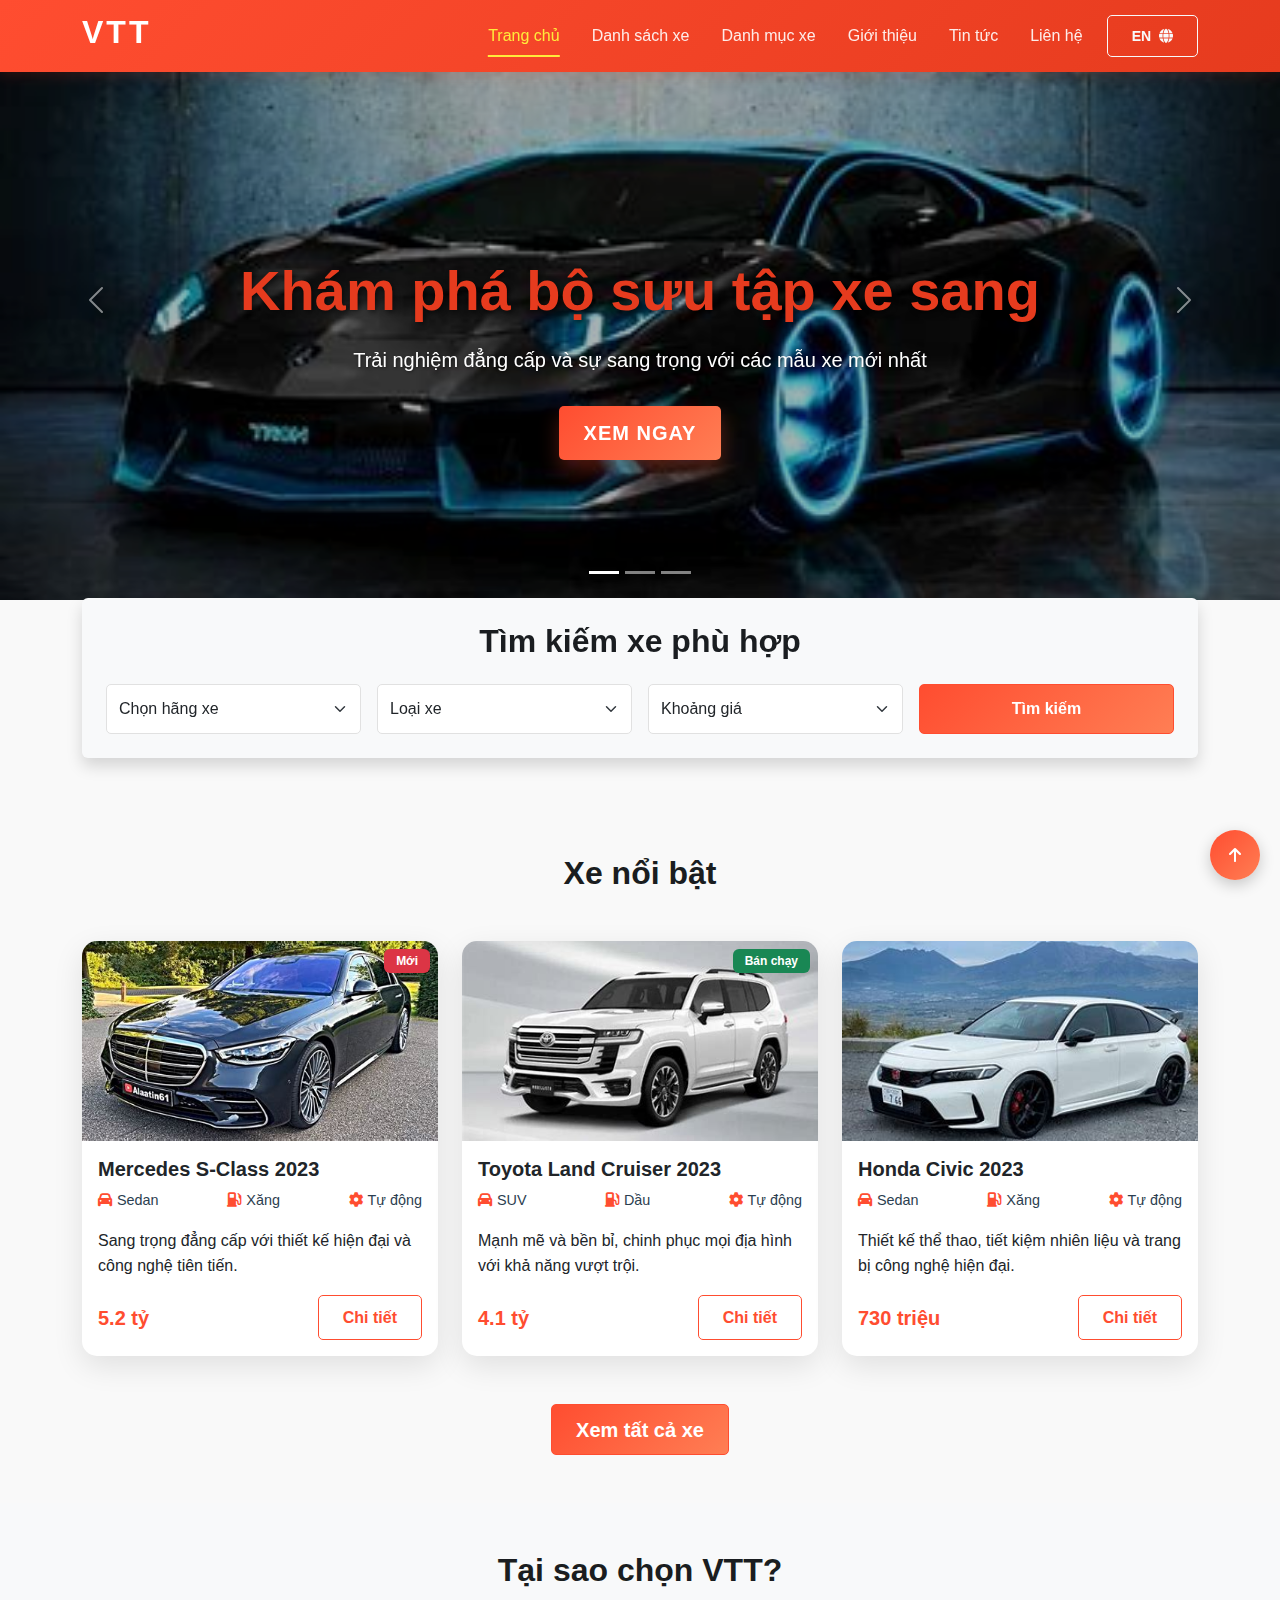
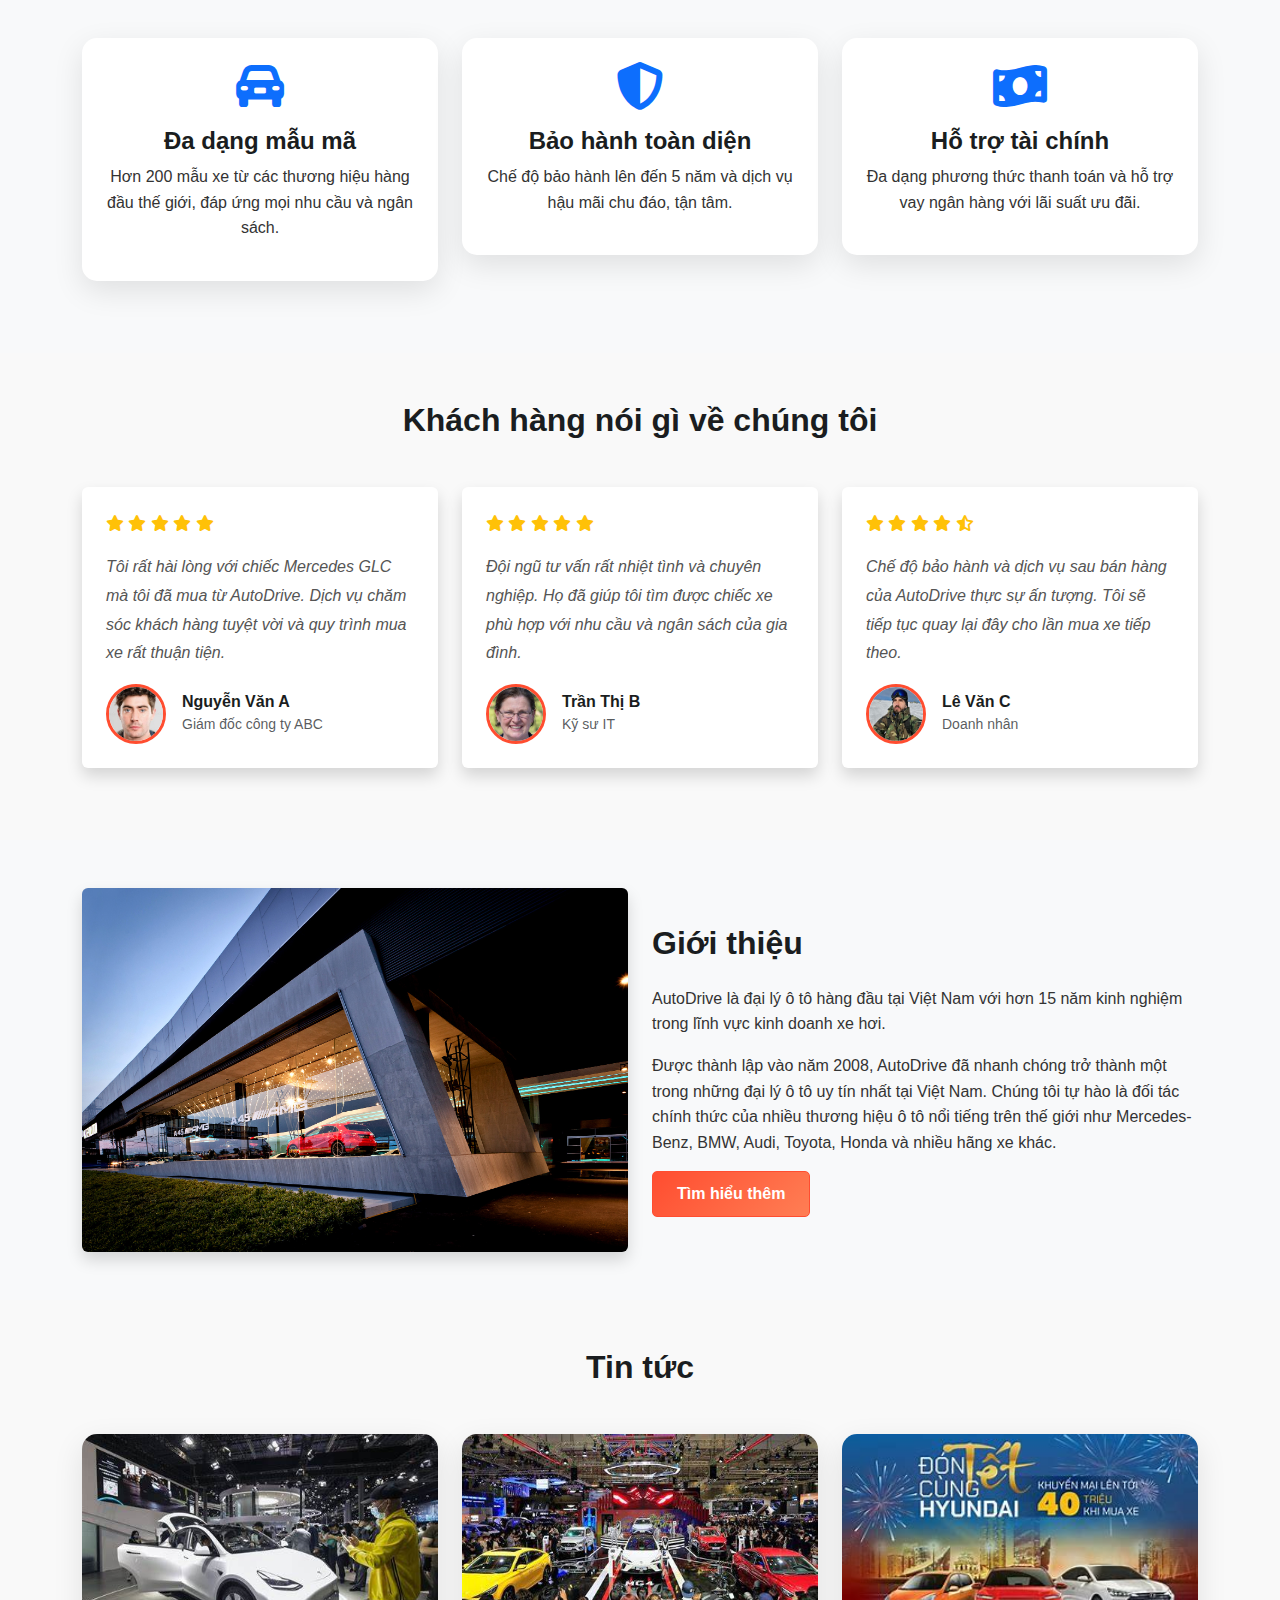
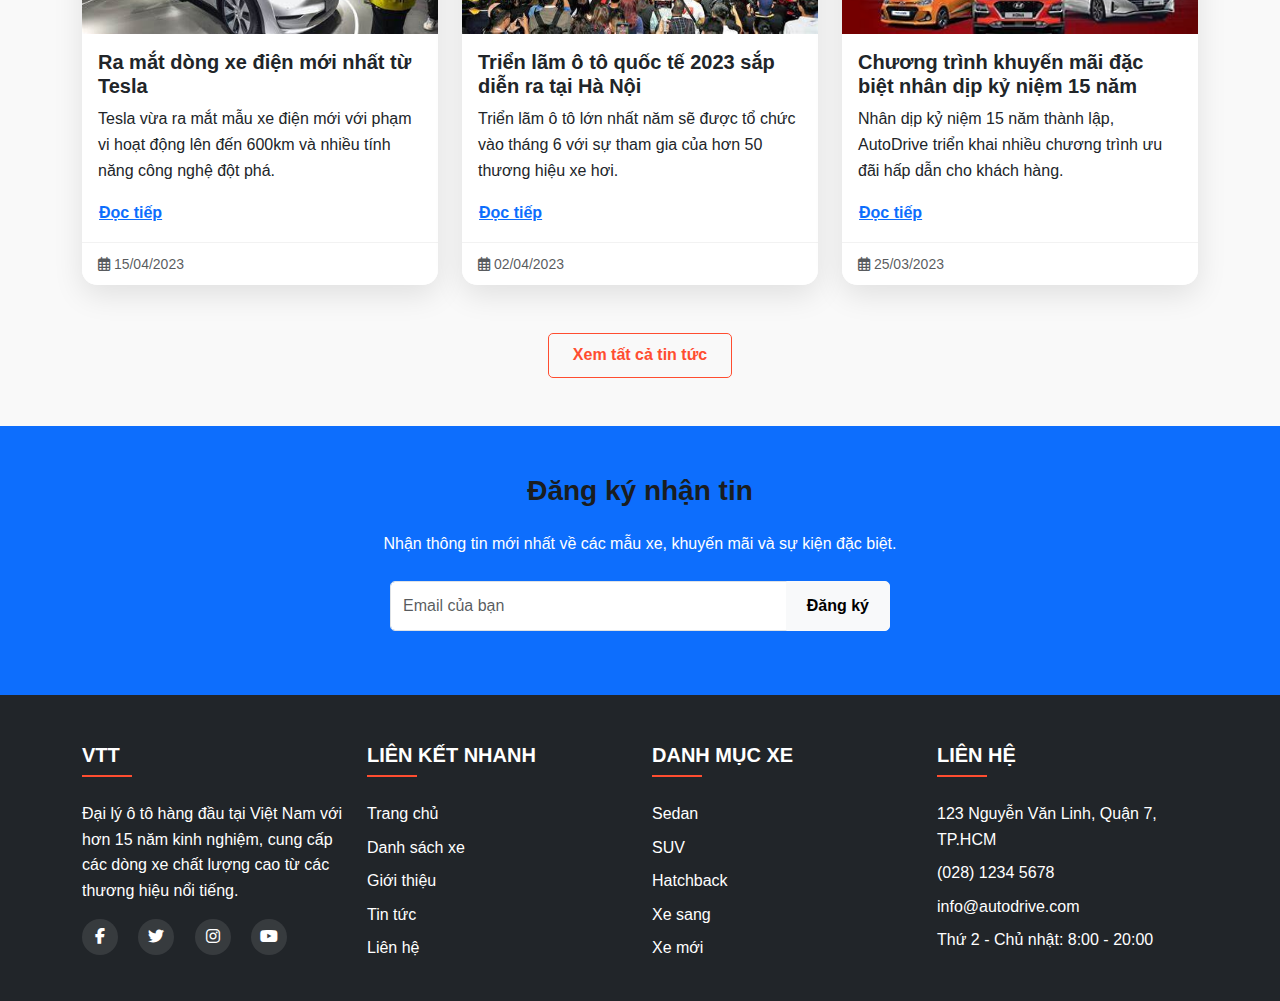
==== index.html @ f497517d "first commit" ====
<!DOCTYPE html>
<html lang="vi">
  <head>
    <meta charset="UTF-8" />
    <meta name="viewport" content="width=device-width, initial-scale=1.0" />
    <meta
      name="description"
      content="Chuyên cung cấp các loại xe ô tô chất lượng cao với giá cả hợp lý"
    />
    <title>VTT - Đại lý ô tô uy tín hàng đầu</title>
    <link
      href="https://cdn.jsdelivr.net/npm/bootstrap@5.3.0/dist/css/bootstrap.min.css"
      rel="stylesheet"
    />
    <link
      rel="stylesheet"
      href="https://cdnjs.cloudflare.com/ajax/libs/font-awesome/6.4.0/css/all.min.css"
    />
    <link rel="stylesheet" href="./css/styles.css" />
  </head>
  <body>
    <!-- Header & Navbar -->
    <header>
      <nav class="navbar navbar-expand-lg navbar-dark navbar-custom fixed-top">
        <div class="container">
          <a class="navbar-brand" href="index.html">
            <h1 class="logo-web">VTT</h1>
          </a>
          <button
            class="navbar-toggler"
            type="button"
            data-bs-toggle="collapse"
            data-bs-target="#navbarNav"
          >
            <span class="navbar-toggler-icon"></span>
          </button>
          <div class="collapse navbar-collapse" id="navbarNav">
            <ul class="navbar-nav ms-auto">
              <li class="nav-item">
                <a class="nav-link active" href="index.html" data-lang="home"
                  >Trang chủ</a
                >
              </li>
              <li class="nav-item">
                <a class="nav-link" href="cars.html" data-lang="cars"
                  >Danh sách xe</a
                >
              </li>
              <li class="nav-item dropdown">
                <a
                  class="nav-link"
                  href="#"
                  role="button"
                  data-bs-toggle="dropdown"
                  data-lang="categories"
                >
                  Danh mục xe
                </a>
                <ul class="dropdown-menu">
                  <li>
                    <a
                      class="dropdown-item"
                      href="cars.html?type=sedan"
                      data-lang="sedan"
                      >Sedan</a
                    >
                  </li>
                  <li>
                    <a
                      class="dropdown-item"
                      href="cars.html?type=suv"
                      data-lang="suv"
                      >SUV</a
                    >
                  </li>
                  <li>
                    <a
                      class="dropdown-item"
                      href="cars.html?type=hatchback"
                      data-lang="hatchback"
                      >Hatchback</a
                    >
                  </li>
                  <li>
                    <a
                      class="dropdown-item"
                      href="cars.html?type=luxury"
                      data-lang="luxury"
                      >Xe sang</a
                    >
                  </li>
                </ul>
              </li>
              <li class="nav-item">
                <a class="nav-link" href="about.html" data-lang="about"
                  >Giới thiệu</a
                >
              </li>
              <li class="nav-item">
                <a class="nav-link" href="news.html" data-lang="news"
                  >Tin tức</a
                >
              </li>
              <li class="nav-item">
                <a class="nav-link" href="contact.html" data-lang="contact"
                  >Liên hệ</a
                >
              </li>
              <li class="nav-item">
                <button
                  id="language-switcher"
                  class="btn btn-sm btn-outline-light ms-2"
                >
                  EN <i class="fas fa-globe ms-1"></i>
                </button>
              </li>
            </ul>
          </div>
        </div>
      </nav>
    </header>

    <!-- Hero Section with Carousel -->
    <section id="hero-carousel" class="carousel slide" data-bs-ride="carousel">
      <div class="carousel-indicators">
        <button
          type="button"
          data-bs-target="#hero-carousel"
          data-bs-slide-to="0"
          class="active"
        ></button>
        <button
          type="button"
          data-bs-target="#hero-carousel"
          data-bs-slide-to="1"
        ></button>
        <button
          type="button"
          data-bs-target="#hero-carousel"
          data-bs-slide-to="2"
        ></button>
      </div>
      <div class="carousel-inner">
        <div class="carousel-item active">
          <img
            src="./imgs/banners/banner.jpg"
            class="d-block w-100"
            alt="Luxury Car"
          />
          <div class="carousel-caption">
            <h1 data-lang="hero-slide1-title">Khám phá bộ sưu tập xe sang</h1>
            <p data-lang="hero-slide1-description">
              Trải nghiệm đẳng cấp và sự sang trọng với các mẫu xe mới nhất
            </p>
            <a
              href="cars.html"
              class="btn btn-primary btn-lg"
              data-lang="hero-slide1-button"
              >Xem ngay</a
            >
          </div>
        </div>
        <div class="carousel-item">
          <img
            src="./imgs/banners/car-banner2.jpg"
            class="d-block w-100"
            alt="SUV Collection"
          />
          <div class="carousel-caption">
            <h1 data-lang="hero-slide2-title">SUV đa dụng cho mọi địa hình</h1>
            <p data-lang="hero-slide2-description">
              Mạnh mẽ, bền bỉ và an toàn cho mọi chuyến đi
            </p>
            <a
              href="cars.html?type=suv"
              class="btn btn-primary btn-lg"
              data-lang="hero-slide2-button"
              >Khám phá</a
            >
          </div>
        </div>
        <div class="carousel-item">
          <img
            src="./imgs/banners/banner.jpg"
            class="d-block w-100"
            alt="Special Offer"
          />
          <div class="carousel-caption">
            <h1 data-lang="hero-slide3-title">Ưu đãi đặc biệt tháng này</h1>
            <p data-lang="hero-slide3-description">
              Giảm giá lên đến 10% và nhiều quà tặng hấp dẫn
            </p>
            <a
              href="promotion.html"
              class="btn btn-primary btn-lg"
              data-lang="hero-slide3-button"
              >Xem ưu đãi</a
            >
          </div>
        </div>
      </div>
      <button
        class="carousel-control-prev"
        type="button"
        data-bs-target="#hero-carousel"
        data-bs-slide="prev"
      >
        <span class="carousel-control-prev-icon"></span>
      </button>
      <button
        class="carousel-control-next"
        type="button"
        data-bs-target="#hero-carousel"
        data-bs-slide="next"
      >
        <span class="carousel-control-next-icon"></span>
      </button>
    </section>

    <!-- Search Section -->
    <section id="search-section" class="py-5">
      <div class="container">
        <div class="search-container bg-light p-4 rounded shadow">
          <h2 class="text-center mb-4" data-lang="search-title">
            Tìm kiếm xe phù hợp
          </h2>
          <form id="car-search-form">
            <div class="row g-3">
              <div class="col-md-3">
                <select class="form-select" id="brand">
                  <option value="" data-lang="search-brand">
                    Chọn hãng xe
                  </option>
                  <option value="toyota">Toyota</option>
                  <option value="honda">Honda</option>
                  <option value="ford">Ford</option>
                  <option value="mercedes">Mercedes</option>
                  <option value="bmw">BMW</option>
                  <option value="audi">Audi</option>
                </select>
              </div>
              <div class="col-md-3">
                <select class="form-select" id="car-type">
                  <option value="" data-lang="search-type">Loại xe</option>
                  <option value="sedan" data-lang="common-sedan">Sedan</option>
                  <option value="suv" data-lang="common-suv">SUV</option>
                  <option value="hatchback" data-lang="common-hatchback">
                    Hatchback
                  </option>
                  <option value="luxury" data-lang="common-luxury">
                    Xe sang
                  </option>
                </select>
              </div>
              <div class="col-md-3">
                <select class="form-select" id="price-range">
                  <option value="" data-lang="search-price">Khoảng giá</option>
                  <option value="500-1000">500 - 1000 triệu</option>
                  <option value="1000-2000">1 - 2 tỷ</option>
                  <option value="2000-5000">2 - 5 tỷ</option>
                  <option value="5000+">Trên 5 tỷ</option>
                </select>
              </div>
              <div class="col-md-3">
                <button
                  type="submit"
                  class="btn btn-primary w-100"
                  data-lang="search-button"
                >
                  Tìm kiếm
                </button>
              </div>
            </div>
          </form>
        </div>
      </div>
    </section>

    <!-- Featured Cars Section -->
    <section id="featured-cars" class="py-5">
      <div class="container">
        <h2 class="text-center mb-5" data-lang="featured-title">Xe nổi bật</h2>
        <div class="row">
          <!-- Car 1 -->
          <div class="col-md-4 mb-4">
            <div class="card car-card h-100">
              <div class="position-relative">
                <img
                  src="./imgs/car/MSC2023.jpg"
                  class="card-img-top"
                  alt="Mercedes S-Class"
                />
                <span
                  class="badge bg-danger position-absolute top-0 end-0 m-2"
                  data-lang="featured-new"
                  >Mới</span
                >
              </div>
              <div class="card-body">
                <h5 class="card-title" data-lang="featured-car1-title">
                  Mercedes S-Class 2023
                </h5>
                <div class="car-features mb-3">
                  <span
                    ><i class="fas fa-car"></i>
                    <span data-lang="common-sedan">Sedan</span></span
                  >
                  <span
                    ><i class="fas fa-gas-pump"></i>
                    <span data-lang="common-petrol">Xăng</span></span
                  >
                  <span
                    ><i class="fas fa-cog"></i>
                    <span data-lang="common-automatic">Tự động</span></span
                  >
                </div>
                <p class="card-text" data-lang="featured-car1-description">
                  Sang trọng đẳng cấp với thiết kế hiện đại và công nghệ tiên
                  tiến.
                </p>
                <div class="d-flex justify-content-between align-items-center">
                  <span class="price">5.2 tỷ</span>
                  <a
                    href="car-detail.html?id=1"
                    class="btn btn-outline-primary"
                    data-lang="featured-details"
                    >Chi tiết</a
                  >
                </div>
              </div>
            </div>
          </div>

          <!-- Car 2 -->
          <div class="col-md-4 mb-4">
            <div class="card car-card h-100">
              <div class="position-relative">
                <img
                  src="./imgs/car/TLC2023.jpg"
                  class="card-img-top"
                  alt="Toyota Land Cruiser"
                />
                <span
                  class="badge bg-success position-absolute top-0 end-0 m-2"
                  data-lang="featured-bestseller"
                  >Bán chạy</span
                >
              </div>
              <div class="card-body">
                <h5 class="card-title" data-lang="featured-car2-title">
                  Toyota Land Cruiser 2023
                </h5>
                <div class="car-features mb-3">
                  <span
                    ><i class="fas fa-car"></i>
                    <span data-lang="common-suv">SUV</span></span
                  >
                  <span
                    ><i class="fas fa-gas-pump"></i>
                    <span data-lang="common-diesel">Dầu</span></span
                  >
                  <span
                    ><i class="fas fa-cog"></i>
                    <span data-lang="common-automatic">Tự động</span></span
                  >
                </div>
                <p class="card-text" data-lang="featured-car2-description">
                  Mạnh mẽ và bền bỉ, chinh phục mọi địa hình với khả năng vượt
                  trội.
                </p>
                <div class="d-flex justify-content-between align-items-center">
                  <span class="price">4.1 tỷ</span>
                  <a
                    href="car-detail.html?id=2"
                    class="btn btn-outline-primary"
                    data-lang="featured-details"
                    >Chi tiết</a
                  >
                </div>
              </div>
            </div>
          </div>

          <!-- Car 3 -->
          <div class="col-md-4 mb-4">
            <div class="card car-card h-100">
              <div class="position-relative">
                <img
                  src="./imgs/car/HC2023.jpg"
                  class="card-img-top"
                  alt="Honda Civic"
                />
              </div>
              <div class="card-body">
                <h5 class="card-title" data-lang="featured-car3-title">
                  Honda Civic 2023
                </h5>
                <div class="car-features mb-3">
                  <span
                    ><i class="fas fa-car"></i>
                    <span data-lang="common-sedan">Sedan</span></span
                  >
                  <span
                    ><i class="fas fa-gas-pump"></i>
                    <span data-lang="common-petrol">Xăng</span></span
                  >
                  <span
                    ><i class="fas fa-cog"></i>
                    <span data-lang="common-automatic">Tự động</span></span
                  >
                </div>
                <p class="card-text" data-lang="featured-car3-description">
                  Thiết kế thể thao, tiết kiệm nhiên liệu và trang bị công nghệ
                  hiện đại.
                </p>
                <div class="d-flex justify-content-between align-items-center">
                  <span class="price">730 triệu</span>
                  <a
                    href="car-detail.html?id=3"
                    class="btn btn-outline-primary"
                    data-lang="featured-details"
                    >Chi tiết</a
                  >
                </div>
              </div>
            </div>
          </div>
        </div>

        <div class="text-center mt-4">
          <a
            href="cars.html"
            class="btn btn-primary btn-lg"
            data-lang="featured-viewAll"
            >Xem tất cả xe</a
          >
        </div>
      </div>
    </section>

    <!-- Why Choose Us Section -->
    <section id="why-choose-us" class="py-5 bg-light">
      <div class="container">
        <h2 class="text-center mb-5" data-lang="whyChoose-title">
          Tại sao chọn VTT?
        </h2>
        <div class="row">
          <div class="col-md-4 mb-4">
            <div class="feature-box text-center p-4">
              <div class="feature-icon mb-3">
                <i class="fas fa-car-alt fa-3x text-primary"></i>
              </div>
              <h4 data-lang="whyChoose-reason1-title">Đa dạng mẫu mã</h4>
              <p data-lang="whyChoose-reason1-description">
                Hơn 200 mẫu xe từ các thương hiệu hàng đầu thế giới, đáp ứng mọi
                nhu cầu và ngân sách.
              </p>
            </div>
          </div>
          <div class="col-md-4 mb-4">
            <div class="feature-box text-center p-4">
              <div class="feature-icon mb-3">
                <i class="fas fa-shield-alt fa-3x text-primary"></i>
              </div>
              <h4 data-lang="whyChoose-reason2-title">Bảo hành toàn diện</h4>
              <p data-lang="whyChoose-reason2-description">
                Chế độ bảo hành lên đến 5 năm và dịch vụ hậu mãi chu đáo, tận
                tâm.
              </p>
            </div>
          </div>
          <div class="col-md-4 mb-4">
            <div class="feature-box text-center p-4">
              <div class="feature-icon mb-3">
                <i class="fas fa-money-bill-wave fa-3x text-primary"></i>
              </div>
              <h4 data-lang="whyChoose-reason3-title">Hỗ trợ tài chính</h4>
              <p data-lang="whyChoose-reason3-description">
                Đa dạng phương thức thanh toán và hỗ trợ vay ngân hàng với lãi
                suất ưu đãi.
              </p>
            </div>
          </div>
        </div>
      </div>
    </section>

    <!-- Testimonials Section -->
    <section id="testimonials" class="py-5">
      <div class="container">
        <h2 class="text-center mb-5" data-lang="testimonials-title">
          Khách hàng nói gì về chúng tôi
        </h2>
        <div class="row">
          <div class="col-md-4 mb-4">
            <div class="testimonial-card p-4 bg-white shadow rounded h-100">
              <div class="testimonial-rating mb-3">
                <i class="fas fa-star text-warning"></i>
                <i class="fas fa-star text-warning"></i>
                <i class="fas fa-star text-warning"></i>
                <i class="fas fa-star text-warning"></i>
                <i class="fas fa-star text-warning"></i>
              </div>
              <p class="testimonial-text" data-lang="testimonial1-text">
                "Tôi rất hài lòng với chiếc Mercedes GLC mà tôi đã mua từ
                AutoDrive. Dịch vụ chăm sóc khách hàng tuyệt vời và quy trình
                mua xe rất thuận tiện."
              </p>
              <div class="testimonial-author d-flex align-items-center mt-3">
                <img
                  src="./imgs/kh1.jpg"
                  alt="Nguyễn Văn A"
                  class="rounded-circle me-3"
                  width="50"
                  height="50"
                />
                <div>
                  <h6 class="mb-0" data-lang="testimonial1-author">
                    Nguyễn Văn A
                  </h6>
                  <small class="text-muted" data-lang="testimonial1-position"
                    >Giám đốc công ty ABC</small
                  >
                </div>
              </div>
            </div>
          </div>
          <div class="col-md-4 mb-4">
            <div class="testimonial-card p-4 bg-white shadow rounded h-100">
              <div class="testimonial-rating mb-3">
                <i class="fas fa-star text-warning"></i>
                <i class="fas fa-star text-warning"></i>
                <i class="fas fa-star text-warning"></i>
                <i class="fas fa-star text-warning"></i>
                <i class="fas fa-star text-warning"></i>
              </div>
              <p class="testimonial-text" data-lang="testimonial2-text">
                "Đội ngũ tư vấn rất nhiệt tình và chuyên nghiệp. Họ đã giúp tôi
                tìm được chiếc xe phù hợp với nhu cầu và ngân sách của gia
                đình."
              </p>
              <div class="testimonial-author d-flex align-items-center mt-3">
                <img
                  src="./imgs/kh2.jpg"
                  alt="Trần Thị B"
                  class="rounded-circle me-3"
                  width="50"
                  height="50"
                />
                <div>
                  <h6 class="mb-0" data-lang="testimonial2-author">
                    Trần Thị B
                  </h6>
                  <small class="text-muted" data-lang="testimonial2-position"
                    >Kỹ sư IT</small
                  >
                </div>
              </div>
            </div>
          </div>
          <div class="col-md-4 mb-4">
            <div class="testimonial-card p-4 bg-white shadow rounded h-100">
              <div class="testimonial-rating mb-3">
                <i class="fas fa-star text-warning"></i>
                <i class="fas fa-star text-warning"></i>
                <i class="fas fa-star text-warning"></i>
                <i class="fas fa-star text-warning"></i>
                <i class="fas fa-star-half-alt text-warning"></i>
              </div>
              <p class="testimonial-text" data-lang="testimonial3-text">
                "Chế độ bảo hành và dịch vụ sau bán hàng của AutoDrive thực sự
                ấn tượng. Tôi sẽ tiếp tục quay lại đây cho lần mua xe tiếp
                theo."
              </p>
              <div class="testimonial-author d-flex align-items-center mt-3">
                <img
                  src="./imgs/kh3.jpg"
                  alt="Lê Văn C"
                  class="rounded-circle me-3"
                  width="50"
                  height="50"
                />
                <div>
                  <h6 class="mb-0" data-lang="testimonial3-author">Lê Văn C</h6>
                  <small class="text-muted" data-lang="testimonial3-position"
                    >Doanh nhân</small
                  >
                </div>
              </div>
            </div>
          </div>
        </div>
      </div>
    </section>

    <!-- About Us Brief Section -->
    <section id="about-brief" class="py-5 bg-light">
      <div class="container">
        <div class="row align-items-center">
          <div class="col-lg-6 mb-4 mb-lg-0">
            <img
              src="./imgs/car-showroom.jpg"
              alt="AutoDrive Showroom"
              class="img-fluid rounded shadow"
            />
          </div>
          <div class="col-lg-6">
            <h2 class="mb-4" data-lang="about-title">Về AutoDrive</h2>
            <p data-lang="about-description1">
              AutoDrive là đại lý ô tô hàng đầu tại Việt Nam với hơn 15 năm kinh
              nghiệm trong lĩnh vực kinh doanh xe hơi. Chúng tôi tự hào là đối
              tác chính thức của nhiều thương hiệu ô tô nổi tiếng trên thế giới.
            </p>
            <p data-lang="about-description2">
              Với đội ngũ nhân viên chuyên nghiệp và tận tâm, chúng tôi cam kết
              mang đến cho khách hàng những sản phẩm chất lượng cao cùng dịch vụ
              hoàn hảo.
            </p>
            <a
              href="about.html"
              class="btn btn-primary"
              data-lang="about-button"
              >Tìm hiểu thêm</a
            >
          </div>
        </div>
      </div>
    </section>

    <!-- Latest News Section -->
    <section id="latest-news" class="py-5">
      <div class="container">
        <h2 class="text-center mb-5" data-lang="news-title">
          Tin tức & Sự kiện
        </h2>
        <div class="row">
          <div class="col-md-4 mb-4">
            <div class="card news-card h-100">
              <img
                src="./imgs/su_kien/sk1.jpg"
                class="card-img-top"
                alt="Tin tức xe hơi"
              />
              <div class="card-body">
                <h5 class="card-title" data-lang="news1-title">
                  Ra mắt dòng xe điện mới nhất từ Tesla
                </h5>
                <p class="card-text" data-lang="news1-description">
                  Tesla vừa ra mắt mẫu xe điện mới với phạm vi hoạt động lên đến
                  600km và nhiều tính năng công nghệ đột phá.
                </p>
                <a
                  href="news-detail.html?id=1"
                  class="btn btn-link p-0"
                  data-lang="news-readMore"
                  >Đọc tiếp <i class="fas fa-arrow-right"></i
                ></a>
              </div>
              <div class="card-footer bg-white">
                <small class="text-muted"
                  ><i class="far fa-calendar-alt"></i> 15/04/2023</small
                >
              </div>
            </div>
          </div>
          <div class="col-md-4 mb-4">
            <div class="card news-card h-100">
              <img
                src="./imgs/su_kien/sk2.jpg"
                class="card-img-top"
                alt="Sự kiện triển lãm"
              />
              <div class="card-body">
                <h5 class="card-title" data-lang="news2-title">
                  Triển lãm ô tô quốc tế 2023 sắp diễn ra tại Hà Nội
                </h5>
                <p class="card-text" data-lang="news2-description">
                  Triển lãm ô tô lớn nhất năm sẽ được tổ chức vào tháng 6 với sự
                  tham gia của hơn 50 thương hiệu xe hơi.
                </p>
                <a
                  href="news-detail.html?id=2"
                  class="btn btn-link p-0"
                  data-lang="news-readMore"
                  >Đọc tiếp <i class="fas fa-arrow-right"></i
                ></a>
              </div>
              <div class="card-footer bg-white">
                <small class="text-muted"
                  ><i class="far fa-calendar-alt"></i> 02/04/2023</small
                >
              </div>
            </div>
          </div>
          <div class="col-md-4 mb-4">
            <div class="card news-card h-100">
              <img
                src="./imgs/su_kien/sk3.jpg"
                class="card-img-top"
                alt="Khuyến mãi"
              />
              <div class="card-body">
                <h5 class="card-title" data-lang="news3-title">
                  Chương trình khuyến mãi đặc biệt nhân dịp kỷ niệm 15 năm
                </h5>
                <p class="card-text" data-lang="news3-description">
                  Nhân dịp kỷ niệm 15 năm thành lập, AutoDrive triển khai nhiều
                  chương trình ưu đãi hấp dẫn cho khách hàng.
                </p>
                <a
                  href="news-detail.html?id=3"
                  class="btn btn-link p-0"
                  data-lang="news-readMore"
                  >Đọc tiếp <i class="fas fa-arrow-right"></i
                ></a>
              </div>
              <div class="card-footer bg-white">
                <small class="text-muted"
                  ><i class="far fa-calendar-alt"></i> 25/03/2023</small
                >
              </div>
            </div>
          </div>
        </div>
        <div class="text-center mt-4">
          <a
            href="news.html"
            class="btn btn-outline-primary"
            data-lang="news-viewAll"
            >Xem tất cả tin tức</a
          >
        </div>
      </div>
    </section>

    <!-- Newsletter Section -->
    <section id="newsletter" class="py-5 bg-primary text-white">
      <div class="container">
        <div class="row justify-content-center">
          <div class="col-lg-8 text-center">
            <h3 class="mb-4" data-lang="newsletter-title">Đăng ký nhận tin</h3>
            <p class="mb-4" data-lang="newsletter-description">
              Nhận thông tin mới nhất về các mẫu xe, khuyến mãi và sự kiện đặc
              biệt.
            </p>
            <form id="newsletter-form" class="d-flex justify-content-center">
              <div class="input-group mb-3 newsletter-input">
                <input
                  type="email"
                  class="form-control"
                  data-lang="newsletter-placeholder"
                  placeholder="Email của bạn"
                  required
                />
                <button
                  class="btn btn-light"
                  type="submit"
                  data-lang="newsletter-button"
                >
                  Đăng ký
                </button>
              </div>
            </form>
          </div>
        </div>
      </div>
    </section>

    <!-- Footer -->
    <footer class="bg-dark text-white pt-5 pb-4">
      <div class="container">
        <div class="row">
          <div class="col-lg-3 col-md-6 mb-4 mb-md-0">
            <h5 class="text-uppercase mb-4">VTT</h5>
            <p data-lang="footer-description">
              Đại lý ô tô hàng đầu tại Việt Nam với hơn 15 năm kinh nghiệm, cung
              cấp các dòng xe chất lượng cao từ các thương hiệu nổi tiếng.
            </p>
            <div class="social-links mt-3">
              <a href="#" class="text-white me-3"
                ><i class="fab fa-facebook-f"></i
              ></a>
              <a href="#" class="text-white me-3"
                ><i class="fab fa-twitter"></i
              ></a>
              <a href="#" class="text-white me-3"
                ><i class="fab fa-instagram"></i
              ></a>
              <a href="#" class="text-white me-3"
                ><i class="fab fa-youtube"></i
              ></a>
            </div>
          </div>

          <div class="col-lg-3 col-md-6 mb-4 mb-md-0">
            <h5 class="text-uppercase mb-4" data-lang="quickLinks">
              Liên kết nhanh
            </h5>
            <ul class="list-unstyled">
              <li class="mb-2">
                <a
                  href="index.html"
                  class="text-white text-decoration-none"
                  data-lang="home"
                  >Trang chủ</a
                >
              </li>
              <li class="mb-2">
                <a
                  href="cars.html"
                  class="text-white text-decoration-none"
                  data-lang="cars"
                  >Danh sách xe</a
                >
              </li>
              <li class="mb-2">
                <a
                  href="about.html"
                  class="text-white text-decoration-none"
                  data-lang="about"
                  >Giới thiệu</a
                >
              </li>
              <li class="mb-2">
                <a
                  href="news.html"
                  class="text-white text-decoration-none"
                  data-lang="news"
                  >Tin tức</a
                >
              </li>
              <li class="mb-2">
                <a
                  href="contact.html"
                  class="text-white text-decoration-none"
                  data-lang="contact"
                  >Liên hệ</a
                >
              </li>
            </ul>
          </div>

          <div class="col-lg-3 col-md-6 mb-4 mb-md-0">
            <h5 class="text-uppercase mb-4" data-lang="carCategories">
              Danh mục xe
            </h5>
            <ul class="list-unstyled">
              <li class="mb-2">
                <a
                  href="cars.html?type=sedan"
                  class="text-white text-decoration-none"
                  data-lang="sedan"
                  >Sedan</a
                >
              </li>
              <li class="mb-2">
                <a
                  href="cars.html?type=suv"
                  class="text-white text-decoration-none"
                  data-lang="suv"
                  >SUV</a
                >
              </li>
              <li class="mb-2">
                <a
                  href="cars.html?type=hatchback"
                  class="text-white text-decoration-none"
                  data-lang="hatchback"
                  >Hatchback</a
                >
              </li>
              <li class="mb-2">
                <a
                  href="cars.html?type=luxury"
                  class="text-white text-decoration-none"
                  data-lang="luxury"
                  >Xe sang</a
                >
              </li>
              <li class="mb-2">
                <a
                  href="cars.html?type=new"
                  class="text-white text-decoration-none"
                  data-lang="common-new"
                  >Xe mới</a
                >
              </li>
            </ul>
          </div>

          <div class="col-lg-3 col-md-6 mb-4 mb-md-0">
            <h5 class="text-uppercase mb-4" data-lang="contact">Liên hệ</h5>
            <ul class="list-unstyled">
              <li class="mb-2" data-lang="address">
                <i class="fas fa-map-marker-alt me-2"></i> 123 Nguyễn Văn Linh,
                Quận 7, TP.HCM
              </li>
              <li class="mb-2" data-lang="phone">
                <i class="fas fa-phone-alt me-2"></i> (028) 1234 5678
              </li>
              <li class="mb-2" data-lang="email">
                <i class="fas fa-envelope me-2"></i> info@autodrive.com
              </li>
              <li class="mb-2" data-lang="hours">
                <i class="fas fa-clock me-2"></i> Thứ 2 - Chủ nhật: 8:00 - 20:00
              </li>
            </ul>
          </div>
        </div>
      </div>
    </footer>

    <!-- Back to Top Button -->
    <a
      href="#"
      class="btn btn-primary back-to-top d-flex justify-content-center align-items-center"
      id="back-to-top"
    >
      <i class="fas fa-arrow-up"></i>
    </a>

    <!-- JavaScript Libraries -->
    <script src="https://cdn.jsdelivr.net/npm/bootstrap@5.3.0/dist/js/bootstrap.bundle.min.js"></script>
    <script src="https://code.jquery.com/jquery-3.6.0.min.js"></script>
    <script src="js/main.js"></script>
    <script src="js/language-switcher.js"></script>
  </body>
</html>
---- css/styles.css ----
/* Global Styles */
:root {
  --primary-color: #ff4d30; /* Thay đổi màu chính sang màu cam đỏ nổi bật */
  --secondary-color: #2c3e50;
  --dark-color: #1a1d20;
  --light-color: #f8f9fa;
  --success-color: #2ecc71;
  --danger-color: #e74c3c;
  --warning-color: #f39c12;
  --info-color: #3498db;
  --accent-color: #8e44ad;
  --gradient-primary: linear-gradient(135deg, #ff4d30 0%, #ff7e54 100%);
  --box-shadow: 0 10px 30px rgba(0, 0, 0, 0.1);
  --transition: all 0.3s ease;
}

body {
  font-family: "Segoe UI", Tahoma, Geneva, Verdana, sans-serif;
  color: #333;
  line-height: 1.6;
  padding-top: 76px; /* For fixed navbar */
  background-color: #f9f9f9;
}

h1,
h2,
h3,
h4,
h5,
h6 {
  font-weight: 700;
  color: var(--dark-color);
}
.logo-web {
  font-size: 2rem;
  font-weight: 700;
  color: #fff;
  letter-spacing: 3px;
}
.carousel-inner h1 {
  color: #e63b1e;
}
a {
  text-decoration: none;
  color: var(--primary-color);
  transition: var(--transition);
}

a:hover {
  color: #e63b1e;
}

.btn {
  border-radius: 5px;
  font-weight: 600;
  padding: 0.6rem 1.5rem;
  transition: var(--transition);
}

.btn-primary {
  background: var(--gradient-primary);
  border-color: var(--primary-color);
}

.btn-primary:hover,
.btn-primary:focus {
  background: linear-gradient(135deg, #e63b1e 0%, #ff6b40 100%);
  border-color: #e63b1e;
  transform: translateY(-3px);
  box-shadow: 0 10px 20px rgba(255, 77, 48, 0.3);
}

.btn-outline-primary {
  color: var(--primary-color);
  border-color: var(--primary-color);
}

.btn-outline-primary:hover {
  background-color: var(--primary-color);
  color: white;
  transform: translateY(-3px);
  box-shadow: 0 10px 20px rgba(255, 77, 48, 0.2);
}

.section-title {
  position: relative;
  margin-bottom: 40px;
  text-align: center;
}

.section-title::after {
  content: "";
  position: absolute;
  bottom: -10px;
  left: 50%;
  transform: translateX(-50%);
  width: 80px;
  height: 3px;
  background: var(--gradient-primary);
  border-radius: 3px;
}

/* Navbar Styles */
.navbar {
  box-shadow: 0 2px 15px rgba(0, 0, 0, 0.1);
  transition: var(--transition);
}

.navbar-dark {
  background-color: var(--dark-color) !important;
}

.navbar-brand {
  font-weight: 700;
  font-size: 1.5rem;
}

.navbar-brand span {
  color: var(--primary-color) !important;
}

.navbar-dark .navbar-nav .nav-link {
  color: rgba(255, 255, 255, 0.85);
  font-weight: 500;
  padding: 0.5rem 1rem;
  position: relative;
}

.navbar-dark .navbar-nav .nav-link::after {
  content: "";
  position: absolute;
  width: 0;
  height: 2px;
  bottom: 0;
  left: 50%;
  background-color: var(--primary-color);
  transition: all 0.3s ease;
  transform: translateX(-50%);
}

.navbar-dark .navbar-nav .nav-link:hover::after,
.navbar-dark .navbar-nav .nav-link.active::after {
  width: 70%;
}

.navbar-dark .navbar-nav .nav-link:hover,
.navbar-dark .navbar-nav .nav-link.active {
  color: #fff;
}

/* Hero Carousel */
#hero-carousel {
  margin-top: -76px; /* Offset for navbar */
}

#hero-carousel .carousel-item {
  height: 600px;
}

#hero-carousel .carousel-item img {
  object-fit: cover;
  height: 100%;
  filter: brightness(0.7);
}

#hero-carousel .carousel-caption {
  bottom: 20%;
  padding: 20px;
}

#hero-carousel .carousel-caption h1 {
  font-size: 3.5rem;
  font-weight: 700;
  margin-bottom: 20px;
  text-shadow: 2px 2px 5px rgba(0, 0, 0, 0.5);
  animation: fadeInDown 1s;
}

#hero-carousel .carousel-caption p {
  font-size: 1.25rem;
  margin-bottom: 30px;
  text-shadow: 1px 1px 3px rgba(0, 0, 0, 0.5);
  animation: fadeInUp 1s;
}

#hero-carousel .carousel-caption .btn {
  animation: fadeInUp 1.2s;
  padding: 12px 25px;
  font-weight: 600;
  text-transform: uppercase;
  letter-spacing: 1px;
  transition: all 0.4s ease;
}

#hero-carousel .carousel-caption .btn-primary {
  background: var(--gradient-primary);
  border: none;
  box-shadow: 0 10px 20px rgba(255, 77, 48, 0.3);
}

#hero-carousel .carousel-caption .btn-primary:hover {
  transform: translateY(-5px);
  box-shadow: 0 15px 30px rgba(255, 77, 48, 0.4);
}

#hero-carousel .carousel-caption .btn-outline-light {
  border: 2px solid white;
  background-color: rgba(255, 255, 255, 0.1);
}

#hero-carousel .carousel-caption .btn-outline-light:hover {
  background-color: white;
  color: var(--primary-color);
  transform: translateY(-5px);
  box-shadow: 0 10px 20px rgba(255, 255, 255, 0.3);
}

/* Search Section */
.search-container {
  margin-top: -50px;
  z-index: 10;
  position: relative;
  border-radius: 15px;
  box-shadow: var(--box-shadow);
  background-color: white;
  padding: 30px;
}

.search-container h3 {
  color: var(--dark-color);
  margin-bottom: 25px;
}

.search-container .form-select,
.search-container .form-control {
  border-radius: 5px;
  border: 1px solid #e1e1e1;
  padding: 12px;
  height: auto;
}

.search-container .btn {
  padding: 12px;
}

/* Car Cards */
.car-card {
  transition: transform 0.3s ease, box-shadow 0.3s ease;
  border: none;
  border-radius: 15px;
  overflow: hidden;
  box-shadow: var(--box-shadow);
}

.car-card:hover {
  transform: translateY(-10px);
  box-shadow: 0 15px 35px rgba(0, 0, 0, 0.15);
}

.car-card img {
  height: 200px;
  object-fit: cover;
  transition: transform 0.5s ease;
}

.car-card:hover img {
  transform: scale(1.05);
}

.car-features {
  display: flex;
  justify-content: space-between;
  color: var(--secondary-color);
  font-size: 0.9rem;
}

.car-features span {
  display: flex;
  align-items: center;
}

.car-features i {
  margin-right: 5px;
  color: var(--primary-color);
}

.price {
  font-size: 1.25rem;
  font-weight: 700;
  color: var(--primary-color);
}

.badge {
  padding: 0.5em 1em;
  font-weight: 600;
}

/* Feature Boxes */
.feature-box {
  background-color: #fff;
  border-radius: 15px;
  box-shadow: var(--box-shadow);
  transition: transform 0.3s ease, box-shadow 0.3s ease;
  padding: 30px;
}

.feature-box:hover {
  transform: translateY(-10px);
  box-shadow: 0 15px 35px rgba(0, 0, 0, 0.15);
}

.feature-icon {
  color: var(--primary-color);
  margin-bottom: 20px;
}

/* Testimonial Cards */
.testimonial-card {
  transition: transform 0.3s ease, box-shadow 0.3s ease;
  border-radius: 15px;
  padding: 25px;
}

.testimonial-card:hover {
  transform: translateY(-10px);
  box-shadow: 0 15px 35px rgba(0, 0, 0, 0.15);
}

.testimonial-text {
  font-style: italic;
  color: #555;
  line-height: 1.8;
}

.testimonial-rating i {
  color: var(--warning-color);
}

.testimonial-author img {
  width: 60px;
  height: 60px;
  object-fit: cover;
  border: 3px solid var(--primary-color);
}

/* News Cards */
.news-card {
  transition: transform 0.3s ease, box-shadow 0.3s ease;
  border: none;
  border-radius: 15px;
  overflow: hidden;
  box-shadow: var(--box-shadow);
}

.news-card:hover {
  transform: translateY(-10px);
  box-shadow: 0 15px 35px rgba(0, 0, 0, 0.15);
}

.news-card img {
  height: 200px;
  object-fit: cover;
  transition: transform 0.5s ease;
}

.news-card:hover img {
  transform: scale(1.05);
}

.news-card .card-footer {
  background-color: transparent;
  border-top: 1px solid rgba(0, 0, 0, 0.05);
}

/* Newsletter */
.newsletter-input {
  max-width: 500px;
  margin: 0 auto;
}

.newsletter-input .form-control {
  border-radius: 5px 0 0 5px;
  padding: 12px;
  height: auto;
}

.newsletter-input .btn {
  border-radius: 0 5px 5px 0;
  padding: 12px 20px;
}

/* Page Header */
.page-header {
  background: var(--gradient-primary);
  padding: 80px 0;
  margin-bottom: 50px;
}

.page-header h1 {
  font-size: 2.5rem;
  margin-bottom: 10px;
  text-shadow: 1px 1px 3px rgba(0, 0, 0, 0.2);
}

.breadcrumb {
  background: transparent;
  padding: 0;
  margin: 0;
}

.breadcrumb-item a {
  color: rgba(255, 255, 255, 0.8);
}

.breadcrumb-item.active {
  color: white;
}

/* Back to Top Button */
.back-to-top {
  position: fixed;
  bottom: 20px;
  right: 20px;
  display: none;
  width: 50px;
  height: 50px;
  border-radius: 50%;
  text-align: center;
  line-height: 50px;
  z-index: 99;
  box-shadow: 0 5px 15px rgba(0, 0, 0, 0.2);
  background: var(--gradient-primary);
  border: none;
  transition: var(--transition);
}

.back-to-top:hover {
  transform: translateY(-5px);
  box-shadow: 0 10px 20px rgba(255, 77, 48, 0.3);
}

/* Footer */
footer {
  background-color: var(--dark-color);
}

footer h5 {
  color: white;
  font-weight: 600;
  margin-bottom: 20px;
  position: relative;
  padding-bottom: 10px;
}

footer h5::after {
  content: "";
  position: absolute;
  left: 0;
  bottom: 0;
  width: 50px;
  height: 2px;
  background-color: var(--primary-color);
}

footer .social-links a {
  display: inline-block;
  width: 36px;
  height: 36px;
  background-color: rgba(255, 255, 255, 0.1);
  border-radius: 50%;
  text-align: center;
  line-height: 36px;
  margin-right: 10px;
  transition: var(--transition);
}

footer .social-links a:hover {
  background-color: var(--primary-color);
  transform: translateY(-3px);
}

/* Animations */
@keyframes fadeInDown {
  from {
    opacity: 0;
    transform: translateY(-20px);
  }
  to {
    opacity: 1;
    transform: translateY(0);
  }
}

@keyframes fadeInUp {
  from {
    opacity: 0;
    transform: translateY(20px);
  }
  to {
    opacity: 1;
    transform: translateY(0);
  }
}

/* Custom Navbar Styles */
.navbar-custom {
  background: linear-gradient(135deg, #ff4d30 0%, #e63b1e 100%);
  box-shadow: 0 2px 15px rgba(230, 59, 30, 0.2);
}

.navbar-custom .navbar-brand {
  font-weight: 800;
}

.navbar-custom .brand-auto {
  color: #fff;
}

.navbar-custom .brand-drive {
  color: #ffeb3b;
}

.navbar-custom .navbar-nav .nav-link {
  color: rgba(255, 255, 255, 0.9);
}

.navbar-custom .navbar-nav .nav-link:hover,
.navbar-custom .navbar-nav .nav-link.active {
  color: #ffeb3b;
}

.navbar-custom .navbar-nav .nav-link::after {
  background-color: #ffeb3b;
}

.navbar-custom .navbar-toggler {
  border-color: rgba(255, 255, 255, 0.5);
}

.navbar-custom .navbar-toggler-icon {
  background-image: url("data:image/svg+xml,%3csvg xmlns='http://www.w3.org/2000/svg' viewBox='0 0 30 30'%3e%3cpath stroke='rgba%28255, 255, 255, 0.9%29' stroke-linecap='round' stroke-miterlimit='10' stroke-width='2' d='M4 7h22M4 15h22M4 23h22'/%3e%3c/svg%3e");
}

.promotion-card {
  border: none;
  border-radius: 15px;
  overflow: hidden;
  box-shadow: 0 10px 30px rgba(0, 0, 0, 0.1);
  transition: all 0.3s ease;
  height: 100%;
}

.promotion-card:hover {
  transform: translateY(-10px);
  box-shadow: 0 15px 35px rgba(0, 0, 0, 0.15);
}

.promotion-card .card-img-top {
  height: 220px;
  object-fit: cover;
}

.promotion-badge {
  position: absolute;
  top: 15px;
  right: 15px;
  padding: 8px 15px;
  font-weight: 600;
  z-index: 2;
}

.promotion-timer {
  background-color: rgba(255, 77, 48, 0.9);
  color: white;
  padding: 10px;
  text-align: center;
  font-weight: 600;
  border-radius: 0 0 15px 15px;
}

.promotion-timer span {
  background-color: rgba(0, 0, 0, 0.2);
  padding: 5px 8px;
  border-radius: 5px;
  margin: 0 2px;
}

.discount-circle {
  position: absolute;
  top: 20px;
  left: 20px;
  width: 80px;
  height: 80px;
  background: var(--gradient-primary);
  border-radius: 50%;
  display: flex;
  align-items: center;
  justify-content: center;
  color: white;
  font-weight: 700;
  font-size: 1.5rem;
  box-shadow: 0 5px 15px rgba(255, 77, 48, 0.3);
  z-index: 2;
}

.promotion-banner {
  background: var(--gradient-primary);
  padding: 50px 0;
  margin-bottom: 50px;
  color: white;
  text-align: center;
  border-radius: 15px;
}

.promotion-banner h2 {
  color: white;
  font-size: 2.5rem;
  margin-bottom: 20px;
}

.promotion-banner p {
  font-size: 1.2rem;
  max-width: 800px;
  margin: 0 auto 30px;
}

.countdown-container {
  display: flex;
  justify-content: center;
  margin-bottom: 30px;
}

.countdown-box {
  background-color: rgba(255, 255, 255, 0.2);
  border-radius: 10px;
  padding: 15px;
  margin: 0 10px;
  min-width: 100px;
  text-align: center;
}

.countdown-box .number {
  font-size: 2.5rem;
  font-weight: 700;
  line-height: 1;
  margin-bottom: 5px;
}

.countdown-box .text {
  font-size: 0.9rem;
  text-transform: uppercase;
  letter-spacing: 1px;
}

.how-it-works {
  background-color: #f9f9f9;
  padding: 50px 0;
  margin: 50px 0;
  border-radius: 15px;
}

.step-box {
  text-align: center;
  padding: 30px 20px;
  background-color: white;
  border-radius: 15px;
  box-shadow: 0 10px 30px rgba(0, 0, 0, 0.05);
  height: 100%;
  transition: all 0.3s ease;
}

.step-box:hover {
  transform: translateY(-10px);
  box-shadow: 0 15px 35px rgba(0, 0, 0, 0.1);
}

.step-number {
  width: 60px;
  height: 60px;
  background: var(--gradient-primary);
  color: white;
  font-size: 1.5rem;
  font-weight: 700;
  border-radius: 50%;
  display: flex;
  align-items: center;
  justify-content: center;
  margin: 0 auto 20px;
}

/* Responsive Styles */
@media (max-width: 992px) {
  #hero-carousel .carousel-caption h1 {
    font-size: 2.5rem;
  }

  #hero-carousel .carousel-item {
    height: 500px;
  }
}

@media (max-width: 768px) {
  #hero-carousel .carousel-caption h1 {
    font-size: 2rem;
  }

  #hero-carousel .carousel-item {
    height: 400px;
  }

  .search-container {
    margin-top: 0;
  }
}

@media (max-width: 576px) {
  #hero-carousel .carousel-caption h1 {
    font-size: 1.5rem;
  }

  #hero-carousel .carousel-caption p {
    font-size: 1rem;
  }

  #hero-carousel .carousel-item {
    height: 350px;
  }
}
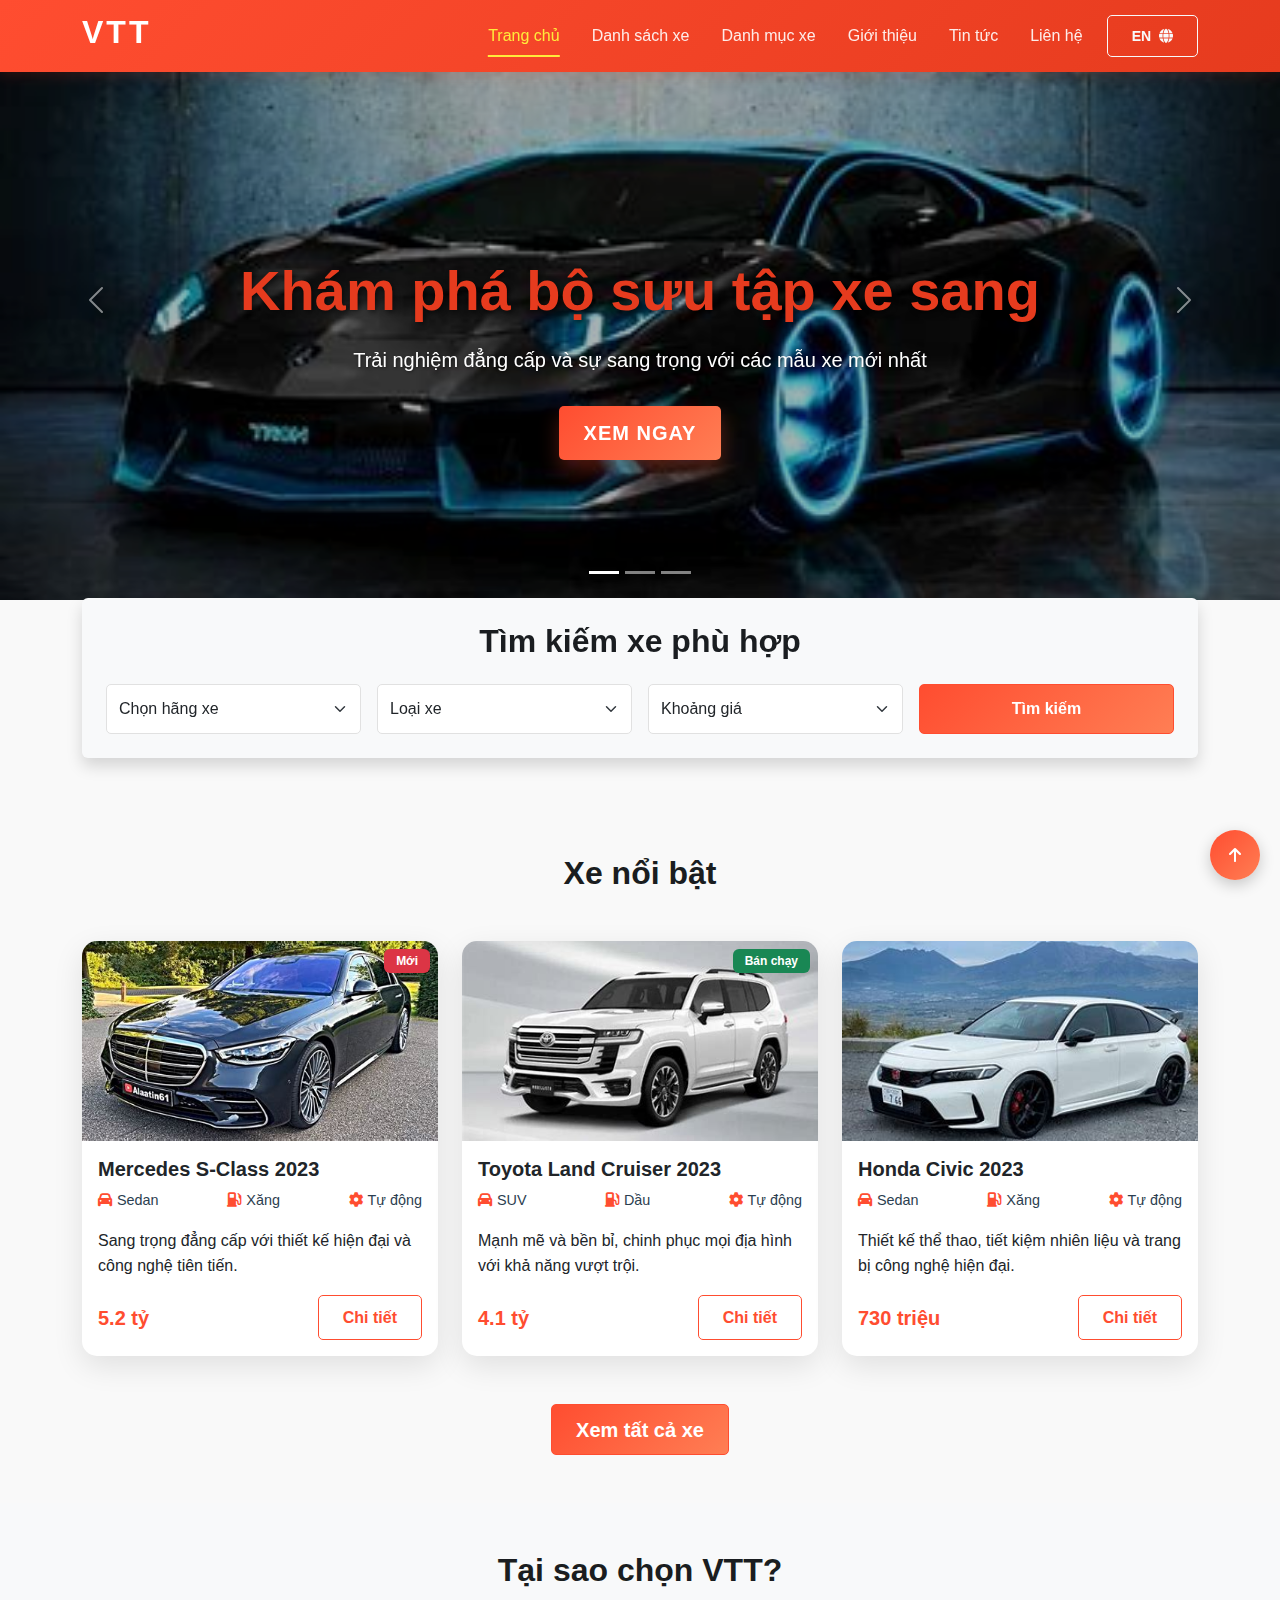
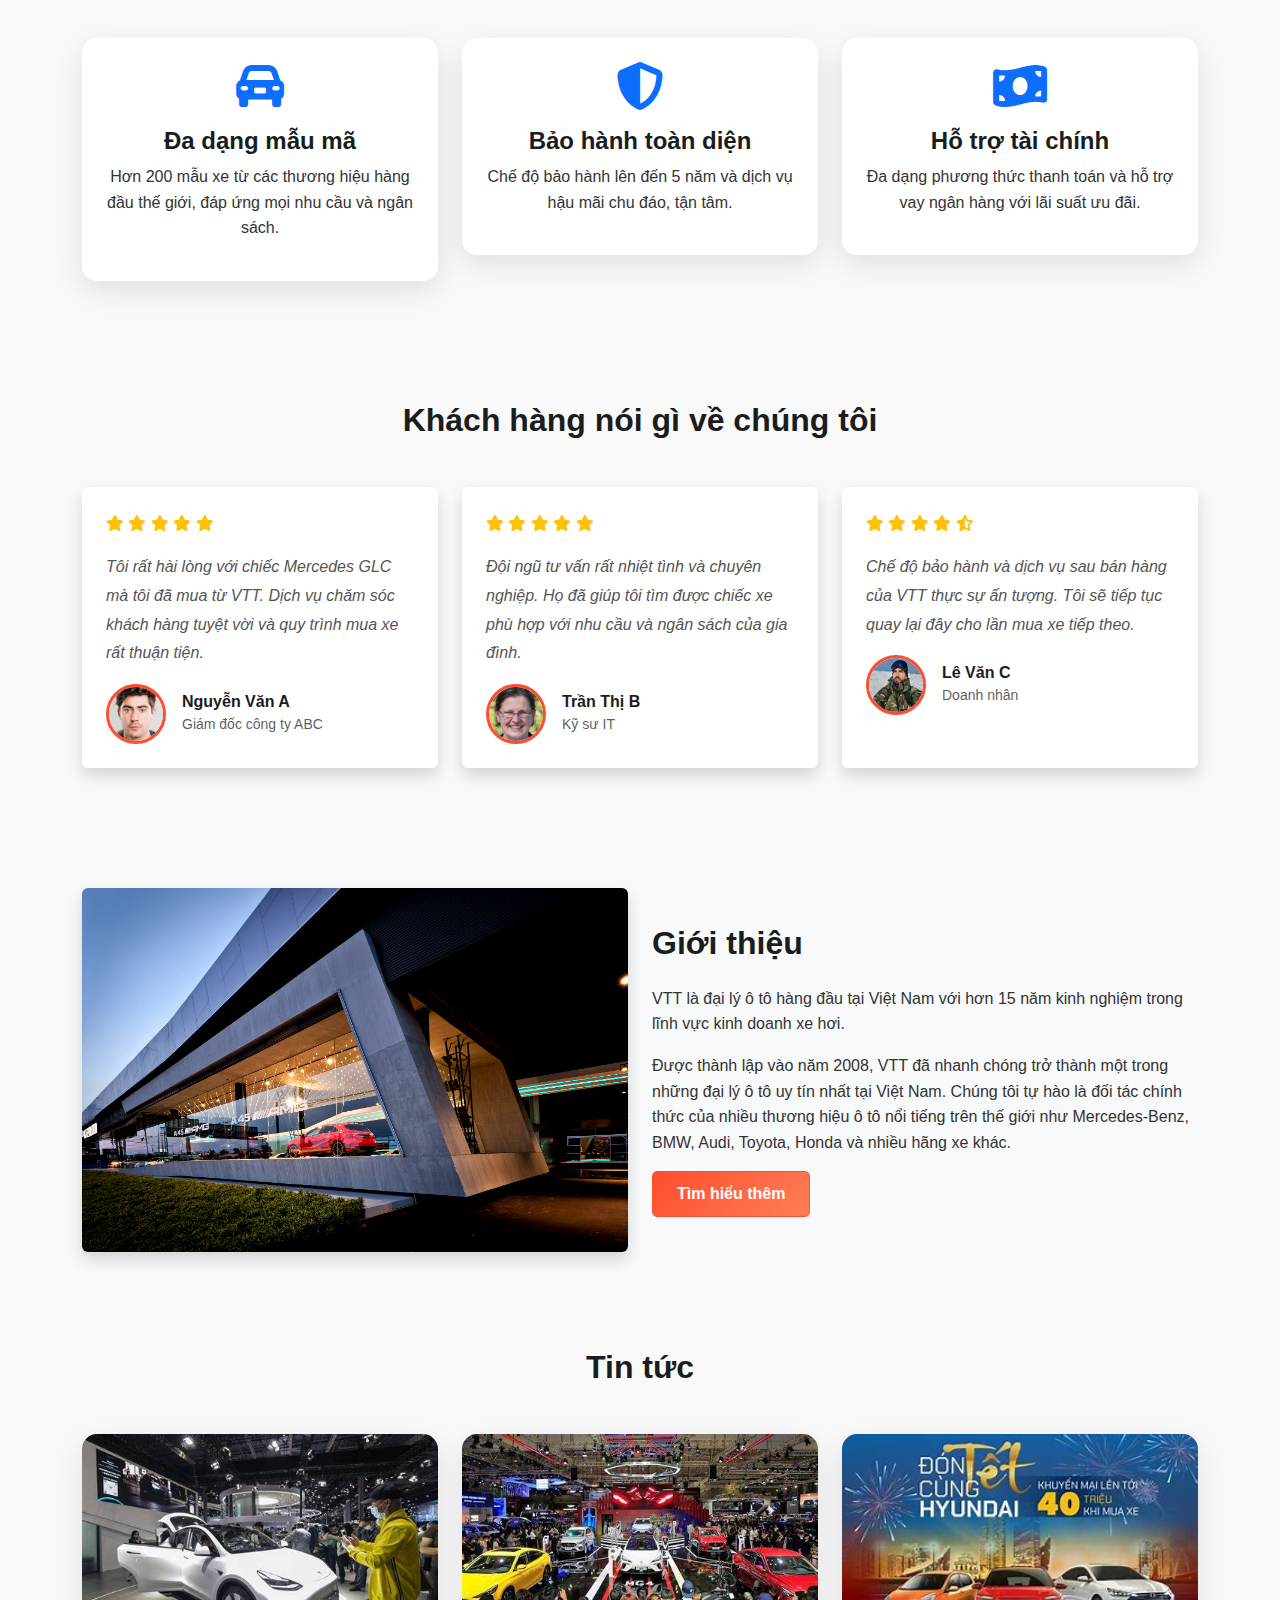
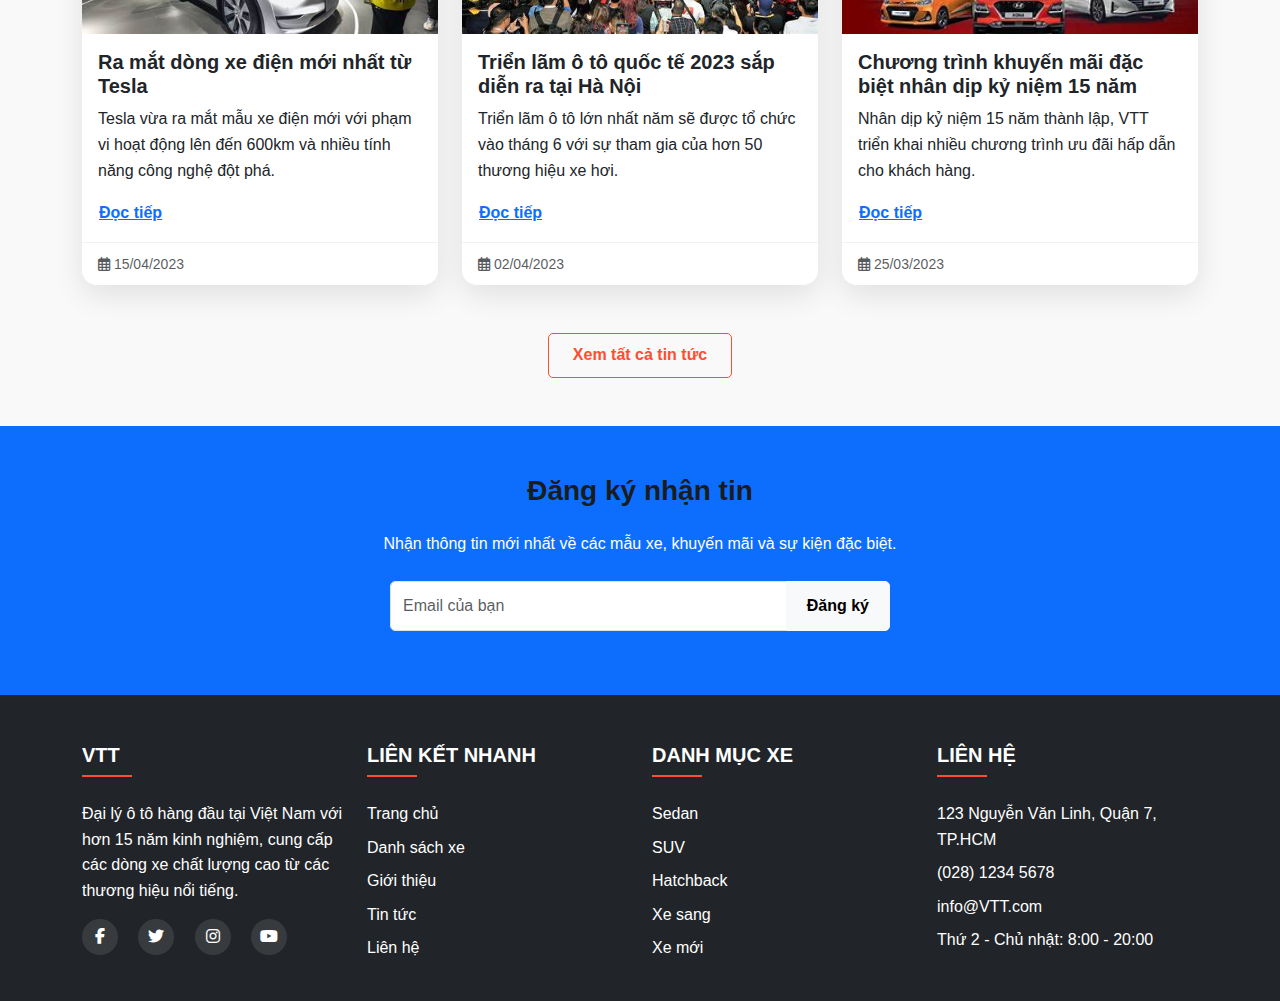
==== commit 0546cacb: "...." ====
--- a/index.html
+++ b/index.html
@@ -144,7 +144,7 @@
         <div class="carousel-item active">
           <img
             src="./imgs/banners/banner.jpg"
-            class="d-block w-100"
+            class="d-block w-100 object-fit-cover"
             alt="Luxury Car"
           />
           <div class="carousel-caption">
@@ -488,9 +488,7 @@
     <!-- Testimonials Section -->
     <section id="testimonials" class="py-5">
       <div class="container">
-        <h2 class="text-center mb-5" data-lang="testimonials-title">
-          Khách hàng nói gì về chúng tôi
-        </h2>
+        <h2 class="text-center mb-5" data-lang="testimonials-title"></h2>
         <div class="row">
           <div class="col-md-4 mb-4">
             <div class="testimonial-card p-4 bg-white shadow rounded h-100">
@@ -501,11 +499,7 @@
                 <i class="fas fa-star text-warning"></i>
                 <i class="fas fa-star text-warning"></i>
               </div>
-              <p class="testimonial-text" data-lang="testimonial1-text">
-                "Tôi rất hài lòng với chiếc Mercedes GLC mà tôi đã mua từ
-                AutoDrive. Dịch vụ chăm sóc khách hàng tuyệt vời và quy trình
-                mua xe rất thuận tiện."
-              </p>
+              <p class="testimonial-text" data-lang="testimonial1-text"></p>
               <div class="testimonial-author d-flex align-items-center mt-3">
                 <img
                   src="./imgs/kh1.jpg"
@@ -534,11 +528,7 @@
                 <i class="fas fa-star text-warning"></i>
                 <i class="fas fa-star text-warning"></i>
               </div>
-              <p class="testimonial-text" data-lang="testimonial2-text">
-                "Đội ngũ tư vấn rất nhiệt tình và chuyên nghiệp. Họ đã giúp tôi
-                tìm được chiếc xe phù hợp với nhu cầu và ngân sách của gia
-                đình."
-              </p>
+              <p class="testimonial-text" data-lang="testimonial2-text"></p>
               <div class="testimonial-author d-flex align-items-center mt-3">
                 <img
                   src="./imgs/kh2.jpg"
@@ -567,11 +557,7 @@
                 <i class="fas fa-star text-warning"></i>
                 <i class="fas fa-star-half-alt text-warning"></i>
               </div>
-              <p class="testimonial-text" data-lang="testimonial3-text">
-                "Chế độ bảo hành và dịch vụ sau bán hàng của AutoDrive thực sự
-                ấn tượng. Tôi sẽ tiếp tục quay lại đây cho lần mua xe tiếp
-                theo."
-              </p>
+              <p class="testimonial-text" data-lang="testimonial3-text"></p>
               <div class="testimonial-author d-flex align-items-center mt-3">
                 <img
                   src="./imgs/kh3.jpg"
@@ -600,14 +586,14 @@
           <div class="col-lg-6 mb-4 mb-lg-0">
             <img
               src="./imgs/car-showroom.jpg"
-              alt="AutoDrive Showroom"
+              alt="VTT Showroom"
               class="img-fluid rounded shadow"
             />
           </div>
           <div class="col-lg-6">
-            <h2 class="mb-4" data-lang="about-title">Về AutoDrive</h2>
+            <h2 class="mb-4" data-lang="about-title">Về VTT</h2>
             <p data-lang="about-description1">
-              AutoDrive là đại lý ô tô hàng đầu tại Việt Nam với hơn 15 năm kinh
+              VTT là đại lý ô tô hàng đầu tại Việt Nam với hơn 15 năm kinh
               nghiệm trong lĩnh vực kinh doanh xe hơi. Chúng tôi tự hào là đối
               tác chính thức của nhiều thương hiệu ô tô nổi tiếng trên thế giới.
             </p>
@@ -704,8 +690,8 @@
                   Chương trình khuyến mãi đặc biệt nhân dịp kỷ niệm 15 năm
                 </h5>
                 <p class="card-text" data-lang="news3-description">
-                  Nhân dịp kỷ niệm 15 năm thành lập, AutoDrive triển khai nhiều
-                  chương trình ưu đãi hấp dẫn cho khách hàng.
+                  Nhân dịp kỷ niệm 15 năm thành lập, VTT triển khai nhiều chương
+                  trình ưu đãi hấp dẫn cho khách hàng.
                 </p>
                 <a
                   href="news-detail.html?id=3"
@@ -892,8 +878,8 @@
             <h5 class="text-uppercase mb-4" data-lang="contact">Liên hệ</h5>
             <ul class="list-unstyled">
               <li class="mb-2" data-lang="address">
-                <i class="fas fa-map-marker-alt me-2"></i> 123 Nguyễn Văn Linh,
-                Quận 7, TP.HCM
+                <i class="fas fa-map-marker-alt me-2"></i>Hiệp Thành, Thủ Dầu
+                Một, Bình Dương
               </li>
               <li class="mb-2" data-lang="phone">
                 <i class="fas fa-phone-alt me-2"></i> (028) 1234 5678
--- a/css/styles.css
+++ b/css/styles.css
@@ -688,6 +688,9 @@
   margin: 0 auto 20px;
 }
 
+.fix-anh {
+  object-fit: cover;
+}
 /* Responsive Styles */
 @media (max-width: 992px) {
   #hero-carousel .carousel-caption h1 {
